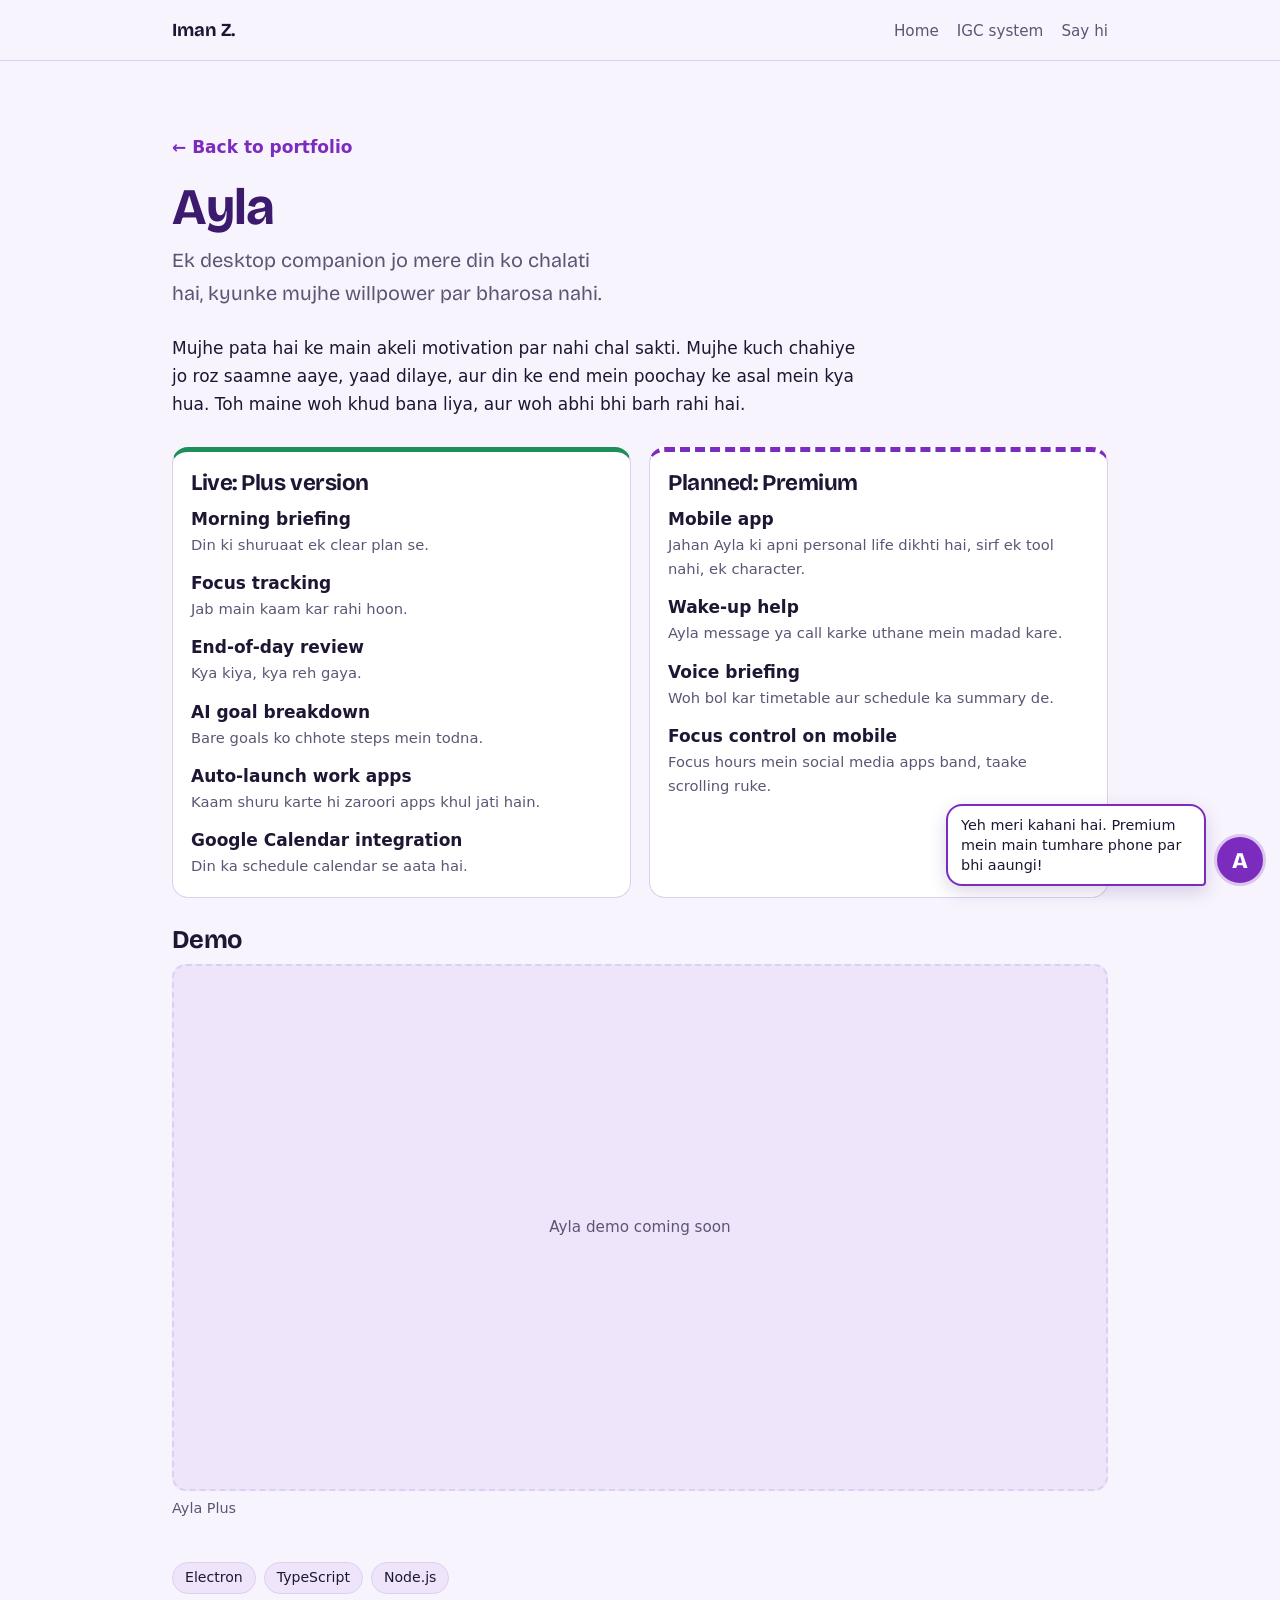
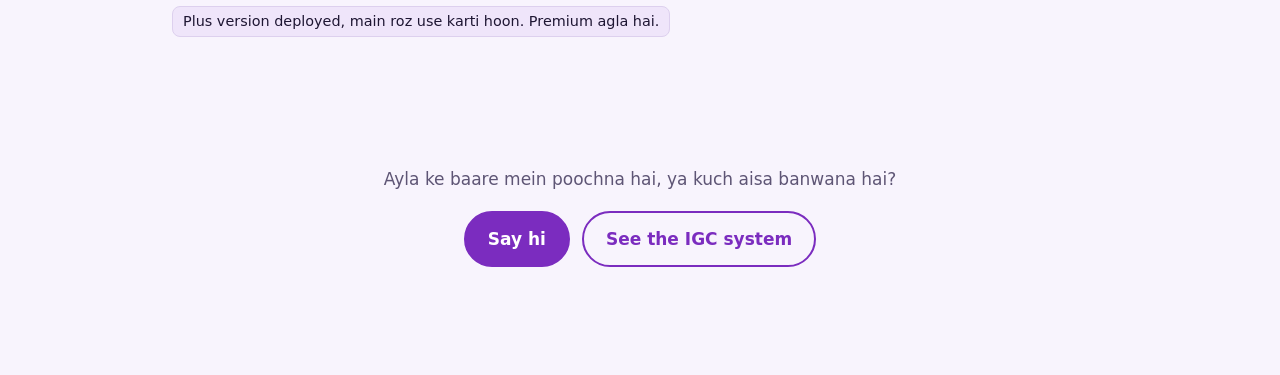
==== ayla.html @ c6fe5ad1 "Add files via upload" ====
<!DOCTYPE html>
<html lang="en">
<head>
<meta charset="utf-8">
<meta name="viewport" content="width=device-width, initial-scale=1">
<title>Ayla | Iman Zainab</title>
<link rel="icon" href="data:image/svg+xml,<svg xmlns=%22http://www.w3.org/2000/svg%22 viewBox=%220 0 100 100%22><text y=%22.9em%22 font-size=%2290%22>💜</text></svg>">
<link href="https://fonts.googleapis.com/css2?family=Bricolage+Grotesque:wght@500;700;800&display=swap" rel="stylesheet">
<link rel="stylesheet" href="style.css">
</head>
<body>
<nav><div class="wrap"><b>Iman Z.</b>
  <ul><li><a href="index.html">Home</a></li><li><a href="igc.html">IGC system</a></li><li><a href="index.html#hi">Say hi</a></li></ul>
</div></nav>

<main>
<section data-ayla="Yeh meri kahani hai. Premium mein main tumhare phone par bhi aaungi!">
  <div class="wrap proj">
    <div>
      <a class="back" href="index.html">← Back to portfolio</a>
      <h1 style="font-size:clamp(2rem,5vw,3.2rem);color:var(--deep)">Ayla</h1>
      <p class="lead" style="margin-top:.4em">Ek desktop companion jo mere din ko chalati hai, kyunke mujhe willpower par bharosa nahi.</p>
      <p>Mujhe pata hai ke main akeli motivation par nahi chal sakti. Mujhe kuch chahiye jo roz saamne aaye, yaad dilaye, aur din ke end mein poochay ke asal mein kya hua. Toh maine woh khud bana liya, aur woh abhi bhi barh rahi hai.</p>
    </div>

    <div class="board">
      <div class="col liveb">
        <h2 style="font-size:1.4rem">Live: Plus version</h2>
        <ul>
          <li><b>Morning briefing</b><small>Din ki shuruaat ek clear plan se.</small></li>
          <li><b>Focus tracking</b><small>Jab main kaam kar rahi hoon.</small></li>
          <li><b>End-of-day review</b><small>Kya kiya, kya reh gaya.</small></li>
          <li><b>AI goal breakdown</b><small>Bare goals ko chhote steps mein todna.</small></li>
          <li><b>Auto-launch work apps</b><small>Kaam shuru karte hi zaroori apps khul jati hain.</small></li>
          <li><b>Google Calendar integration</b><small>Din ka schedule calendar se aata hai.</small></li>
        </ul>
      </div>
      <div class="col planb">
        <h2 style="font-size:1.4rem">Planned: Premium</h2>
        <ul>
          <li><b>Mobile app</b><small>Jahan Ayla ki apni personal life dikhti hai, sirf ek tool nahi, ek character.</small></li>
          <li><b>Wake-up help</b><small>Ayla message ya call karke uthane mein madad kare.</small></li>
          <li><b>Voice briefing</b><small>Woh bol kar timetable aur schedule ka summary de.</small></li>
          <li><b>Focus control on mobile</b><small>Focus hours mein social media apps band, taake scrolling ruke.</small></li>
        </ul>
      </div>
    </div>

    <div>
      <h2 style="font-size:1.6rem">Demo</h2>
      <div class="videos">
        <div><div class="video" data-video="ayla">Ayla demo coming soon</div><div class="vlabel">Ayla Plus</div></div>
      </div>
    </div>

    <div>
      <ul class="chips"><li>Electron</li><li>TypeScript</li><li>Node.js</li></ul>
      <p style="margin-top:12px"><span class="status">Plus version deployed, main roz use karti hoon. Premium agla hai.</span></p>
    </div>
  </div>
</section>
</main>

<footer><div class="wrap">
  <p style="margin:0 auto">Ayla ke baare mein poochna hai, ya kuch aisa banwana hai?</p>
  <div class="btns contact"><a class="btn main" href="index.html#hi">Say hi</a><a class="btn ghost" href="igc.html">See the IGC system</a></div>
</div></footer>

<div id="ayla" aria-live="polite"><div class="bubble" id="bubble"></div><div class="face" aria-hidden="true">A</div></div>
<script src="config.js"></script>
<script src="app.js"></script>
</body>
</html>
---- style.css ----
:root{
  --bg:#F8F4FD; --surface:#FFFFFF; --ink:#1E1633; --muted:#5E5575;
  --purple:#7B2CBF; --deep:#3C1A6E; --lilac:#DCC6F0; --soft:#EFE5FA; --line:#DDD0EE;
  --bad:#C0392B; --good:#1E8E5A;
  --head:"Bricolage Grotesque","Trebuchet MS",system-ui,sans-serif;
  --body:system-ui,-apple-system,"Segoe UI",Roboto,sans-serif;
}
@media (prefers-color-scheme:dark){
  :root:not([data-theme="light"]){
    --bg:#150E24; --surface:#1F1534; --ink:#F1EAFB; --muted:#B5A9CC;
    --purple:#B57BEE; --deep:#DCC6F0; --lilac:#3A2760; --soft:#271A40; --line:#3A2B58;
    --bad:#FF7A6B; --good:#5FD39A;
  }
}
*{box-sizing:border-box;margin:0}
html{scroll-behavior:smooth;scroll-padding-top:72px}
body{background:var(--bg);color:var(--ink);font:17px/1.65 var(--body);
  padding-top:env(safe-area-inset-top,0px);padding-bottom:env(safe-area-inset-bottom,0px)}
a{color:inherit}
:focus-visible{outline:3px solid var(--purple);outline-offset:3px;border-radius:6px}
h1,h2,h3{font-family:var(--head);line-height:1.12;letter-spacing:-.02em}
h2{font-size:clamp(1.8rem,4vw,2.6rem);margin-bottom:.4em}
h3{font-size:1.15rem;margin-bottom:.3em}
.wrap{max-width:980px;margin:0 auto;padding:0 22px}
section{padding:72px 0}
.lead{font-family:var(--head);font-size:1.25rem;color:var(--muted);max-width:34ch;margin-bottom:1.2em}
p{max-width:64ch}
p+p{margin-top:.9em}

nav{position:sticky;top:0;z-index:20;background:color-mix(in srgb,var(--bg) 88%,transparent);
  backdrop-filter:blur(10px);border-bottom:1px solid var(--line)}
nav .wrap{display:flex;justify-content:space-between;align-items:center;height:60px;gap:12px}
nav b{font-family:var(--head);font-size:1.15rem}
nav ul{display:flex;gap:18px;list-style:none;padding:0;overflow-x:auto;scrollbar-width:none}
nav ul a{text-decoration:none;color:var(--muted);font-size:.95rem;white-space:nowrap}
nav ul a:hover{color:var(--purple)}

.btn{display:inline-block;padding:12px 22px;border-radius:999px;font-weight:600;text-decoration:none;
  border:2px solid var(--purple);transition:transform .15s}
.btn:hover{transform:translateY(-2px)}
.btn.main{background:var(--purple);color:#fff}
.btn.ghost{color:var(--purple)}
.btns{display:flex;gap:12px;flex-wrap:wrap}

/* hero */
.hero{padding:88px 0 72px;background:linear-gradient(160deg,var(--lilac),var(--bg) 70%)}
.hero h1{font-size:clamp(2.2rem,6.4vw,4.4rem);font-weight:800;max-width:15ch;margin-bottom:.45em;color:var(--deep)}
.hero p.sub{font-size:1.1rem;margin-bottom:1.6em}

/* tag chips */
.chips{display:flex;gap:8px;flex-wrap:wrap;margin:.8em 0 0;padding:0;list-style:none}
.chips li{background:var(--soft);border:1px solid var(--line);border-radius:999px;padding:3px 12px;font-size:.88rem}
.status{display:inline-block;background:var(--soft);border:1px solid var(--line);border-radius:8px;padding:3px 10px;font-size:.9rem}

/* project blocks */
.proj{display:grid;gap:28px}
.problem{border-left:4px solid var(--purple);padding-left:16px;color:var(--muted)}
.decisions{display:grid;gap:14px;grid-template-columns:repeat(auto-fit,minmax(230px,1fr));margin:8px 0}
.decisions div{background:var(--surface);border:1px solid var(--line);border-radius:14px;padding:16px 18px}
.decisions div:nth-child(2){border-radius:14px 14px 14px 2px}
.not{font-size:.95rem;color:var(--muted)}

/* before/after slider: the one memorable moment */
.ba{--p:50%;position:relative;border:2px solid var(--purple);border-radius:18px;overflow:hidden;
  height:290px;background:var(--surface);user-select:none}
.ba .pane{position:absolute;inset:0;padding:16px 18px;font-size:.9rem;overflow:hidden}
.ba .before{clip-path:inset(0 calc(100% - var(--p)) 0 0);background:#EFEFE6;color:#333;
  font-family:Consolas,"Courier New",monospace}
.ba .before table{border-collapse:collapse;width:100%;min-width:320px}
.ba .before td,.ba .before th{border:1px solid #bbb;padding:5px 8px;text-align:left;background:#fff}
.ba .before th{background:#d9e5d3;font-weight:600}
.ba .before .x{background:#ffd9d4;color:#a32;text-decoration:line-through}
.ba .before .q{background:#fff3c4}
.ba .after .row{display:flex;justify-content:space-between;gap:10px;align-items:center;
  background:var(--soft);border-radius:10px;padding:8px 12px;margin-bottom:8px}
.ba .after .ok{color:var(--good);font-weight:600;white-space:nowrap}
.ba .tag{position:absolute;bottom:10px;font-size:.8rem;padding:2px 10px;border-radius:999px;font-family:var(--body)}
.ba .before .tag{left:10px;background:#333;color:#fff}
.ba .after .tag{right:10px;background:var(--purple);color:#fff}
.ba .after .pane-in{padding-left:0}
.bar{position:absolute;top:0;bottom:0;left:var(--p);width:4px;margin-left:-2px;background:var(--purple);pointer-events:none}
.bar::after{content:"↔";position:absolute;top:50%;left:50%;transform:translate(-50%,-50%);width:38px;height:38px;
  border-radius:50%;background:var(--purple);color:#fff;display:grid;place-items:center;font-size:1.1rem}
.ba input{position:absolute;inset:0;width:100%;height:100%;opacity:0;cursor:ew-resize;margin:0}
.ba:focus-within{outline:3px solid var(--purple);outline-offset:3px}

/* video slots */
.videos{display:grid;gap:16px;grid-template-columns:repeat(auto-fit,minmax(280px,1fr))}
.video{aspect-ratio:16/9;border:2px dashed var(--line);border-radius:14px;background:var(--soft);
  display:grid;place-items:center;text-align:center;color:var(--muted);font-size:.95rem;overflow:hidden}
.video video,.video iframe{width:100%;height:100%;border:0;background:#000}
.vlabel{font-size:.9rem;color:var(--muted);margin-top:6px}

/* how I work: real sequence */
.steps{display:grid;gap:14px;grid-template-columns:repeat(auto-fit,minmax(220px,1fr));counter-reset:s;padding:0;list-style:none}
.steps li{counter-increment:s;background:var(--surface);border:1px solid var(--line);border-radius:14px;padding:18px}
.steps li::before{content:counter(s);display:grid;place-items:center;width:30px;height:30px;border-radius:50%;
  background:var(--purple);color:#fff;font-weight:700;margin-bottom:10px}

.about p{font-size:1.05rem}
.log{background:var(--soft);border:1px dashed var(--purple);border-radius:14px;padding:20px}
.log ul{list-style:none;padding:0}
.log li+li{margin-top:8px}

footer{padding:56px 0 90px;text-align:center;color:var(--muted)}
.contact{justify-content:center;margin:18px 0}

/* Ayla guide */
#ayla{position:fixed;right:14px;bottom:calc(14px + env(safe-area-inset-bottom,0px));z-index:30;
  display:flex;align-items:flex-end;gap:8px;max-width:min(320px,calc(100vw - 28px))}
#ayla .bubble{background:var(--surface);border:2px solid var(--purple);border-radius:16px 16px 4px 16px;
  padding:9px 13px;font-size:.9rem;line-height:1.4;box-shadow:0 6px 18px rgba(60,26,110,.18);
  transition:opacity .25s}
#ayla .bubble.hide{opacity:0}
#ayla .face{flex:none;width:52px;height:52px;border-radius:50%;background:var(--purple);color:#fff;
  display:grid;place-items:center;font:800 1.4rem var(--head);border:3px solid var(--lilac);overflow:hidden}
#ayla .face img{width:100%;height:100%;object-fit:cover}
@media (prefers-reduced-motion:reduce){html{scroll-behavior:auto}.btn,#ayla .bubble{transition:none}}
@media (max-width:560px){section{padding:56px 0}.ba{height:320px}nav b{display:none}}

.cards{display:grid;gap:14px}
.pills{display:flex;gap:8px;flex-wrap:wrap}
.pill{border-radius:999px;padding:4px 12px;font-size:.88rem;border:1px solid var(--line);background:var(--surface)}
.pill.live{border-color:var(--good);color:var(--good)}
.pill.plan{border-color:var(--purple);color:var(--purple)}
.board{display:grid;gap:18px;grid-template-columns:repeat(auto-fit,minmax(290px,1fr))}
.col{background:var(--surface);border:1px solid var(--line);border-radius:16px;padding:18px}
.col.liveb{border-top:5px solid var(--good)}
.col.planb{border-top:5px dashed var(--purple)}
.col ul{list-style:none;padding:0;display:grid;gap:12px;margin-top:10px}
.col li small{display:block;color:var(--muted);font-size:.92rem}
.big{background:var(--soft);border:2px solid var(--purple);border-radius:16px;padding:20px}
.back{display:inline-block;margin-bottom:18px;color:var(--purple);text-decoration:none;font-weight:600}
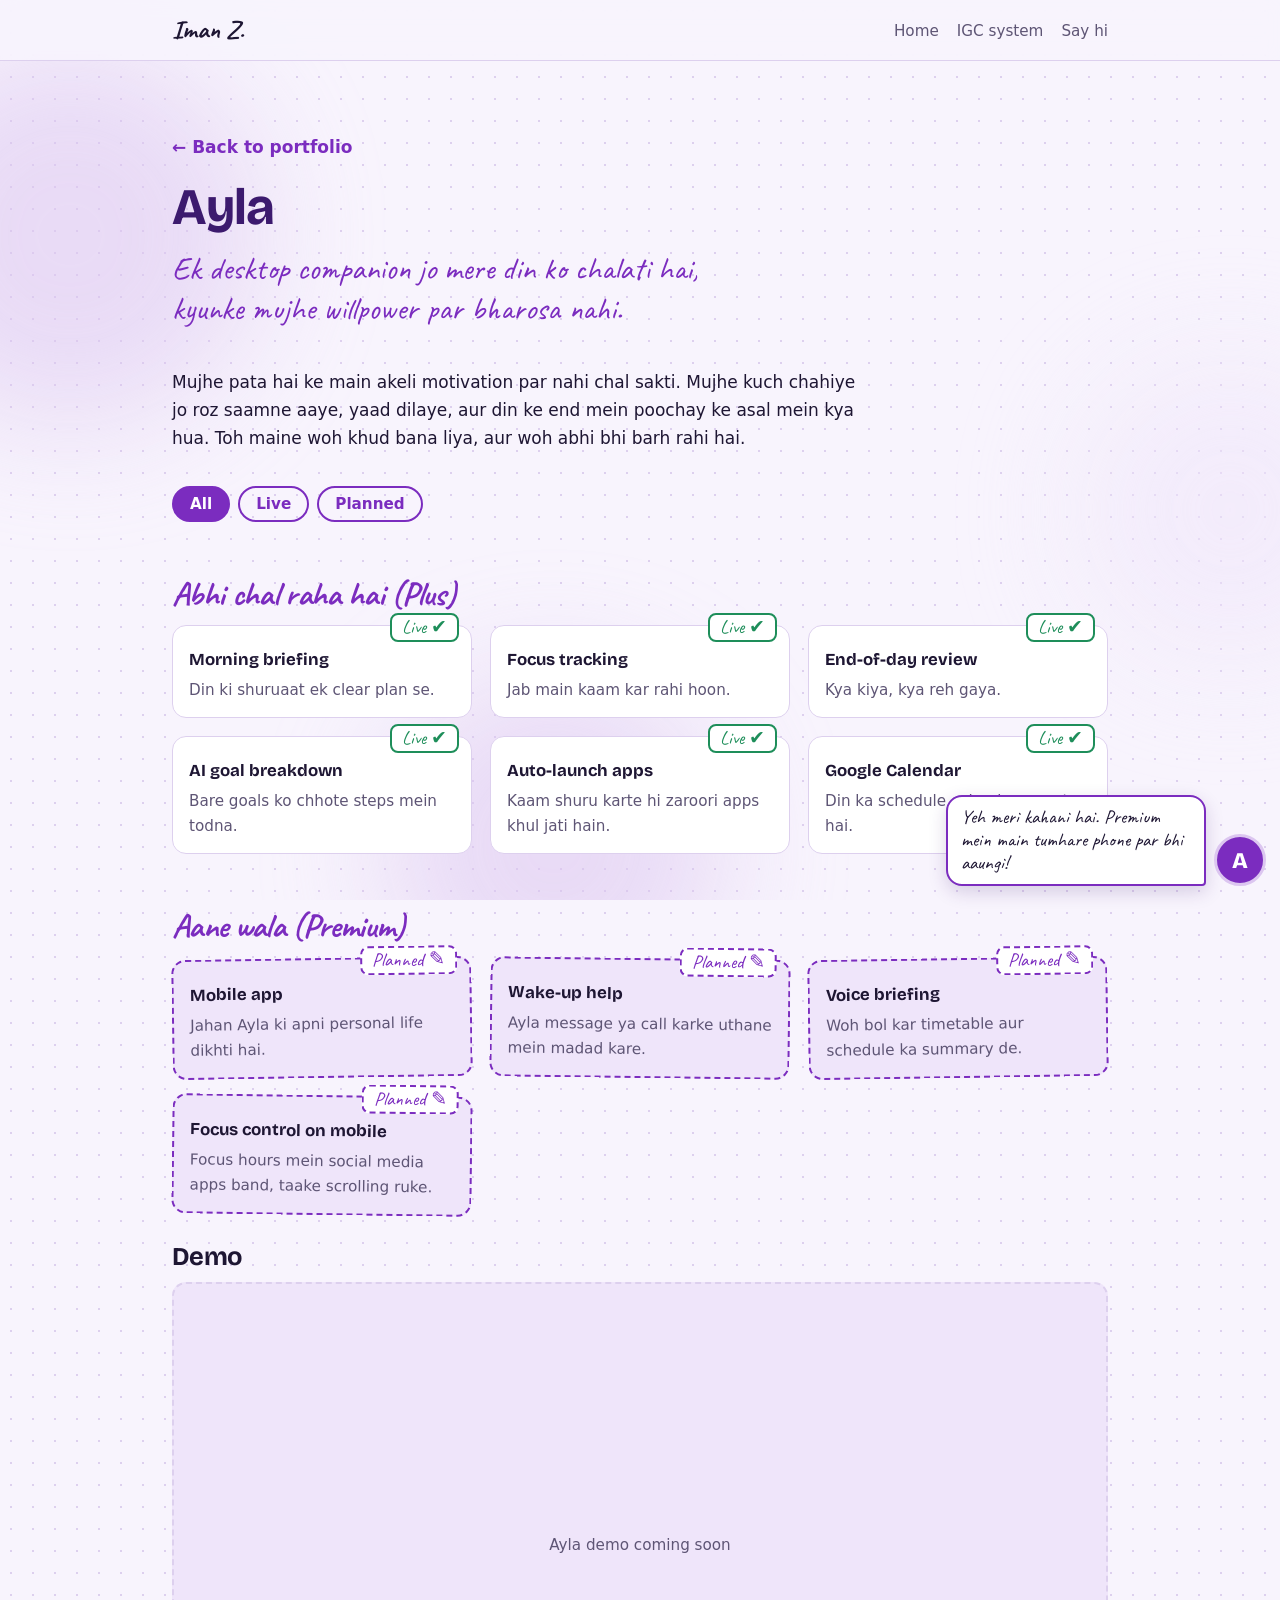
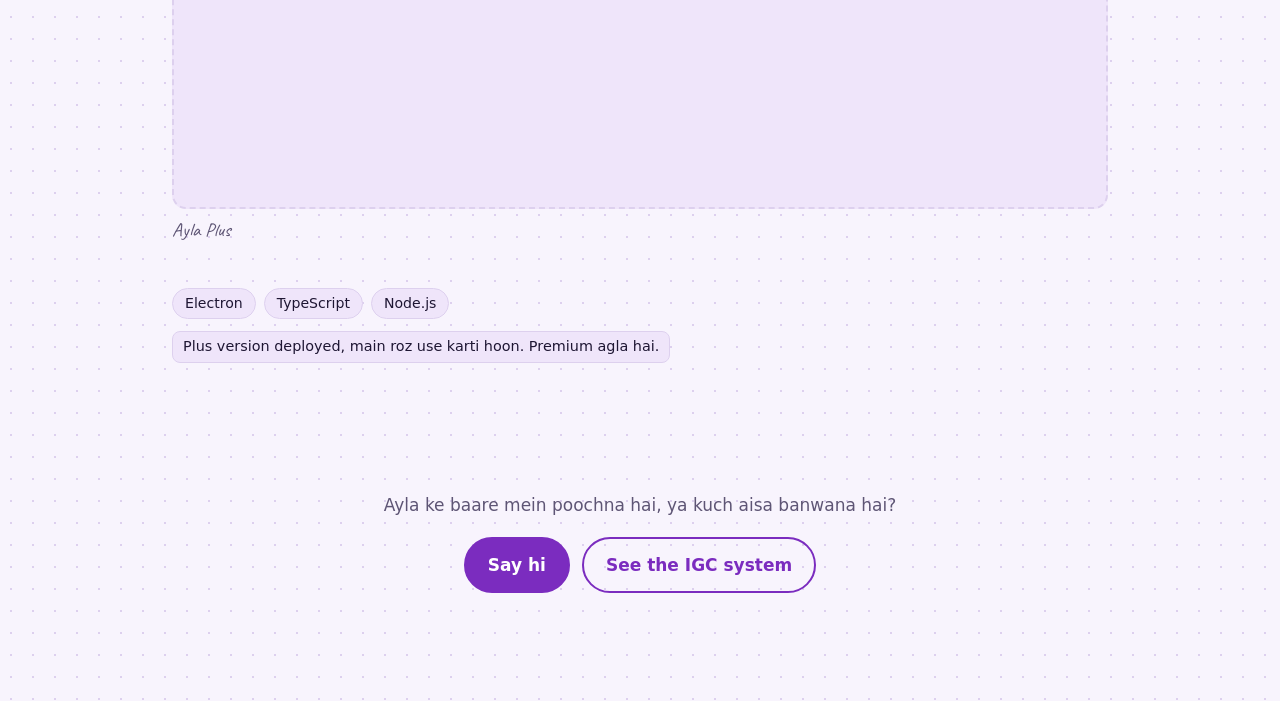
==== commit 7dd7e6b4: "Updated Files via Upload" ====
--- a/ayla.html
+++ b/ayla.html
@@ -5,10 +5,11 @@
 <meta name="viewport" content="width=device-width, initial-scale=1">
 <title>Ayla | Iman Zainab</title>
 <link rel="icon" href="data:image/svg+xml,<svg xmlns=%22http://www.w3.org/2000/svg%22 viewBox=%220 0 100 100%22><text y=%22.9em%22 font-size=%2290%22>💜</text></svg>">
-<link href="https://fonts.googleapis.com/css2?family=Bricolage+Grotesque:wght@500;700;800&display=swap" rel="stylesheet">
+<link href="https://fonts.googleapis.com/css2?family=Bricolage+Grotesque:wght@500;700;800&family=Caveat:wght@500;700&display=swap" rel="stylesheet">
 <link rel="stylesheet" href="style.css">
 </head>
 <body>
+<div id="prog"></div><div class="blobs"><i></i><i></i><i></i></div>
 <nav><div class="wrap"><b>Iman Z.</b>
   <ul><li><a href="index.html">Home</a></li><li><a href="igc.html">IGC system</a></li><li><a href="index.html#hi">Say hi</a></li></ul>
 </div></nav>
@@ -23,28 +24,11 @@
       <p>Mujhe pata hai ke main akeli motivation par nahi chal sakti. Mujhe kuch chahiye jo roz saamne aaye, yaad dilaye, aur din ke end mein poochay ke asal mein kya hua. Toh maine woh khud bana liya, aur woh abhi bhi barh rahi hai.</p>
     </div>
 
-    <div class="board">
-      <div class="col liveb">
-        <h2 style="font-size:1.4rem">Live: Plus version</h2>
-        <ul>
-          <li><b>Morning briefing</b><small>Din ki shuruaat ek clear plan se.</small></li>
-          <li><b>Focus tracking</b><small>Jab main kaam kar rahi hoon.</small></li>
-          <li><b>End-of-day review</b><small>Kya kiya, kya reh gaya.</small></li>
-          <li><b>AI goal breakdown</b><small>Bare goals ko chhote steps mein todna.</small></li>
-          <li><b>Auto-launch work apps</b><small>Kaam shuru karte hi zaroori apps khul jati hain.</small></li>
-          <li><b>Google Calendar integration</b><small>Din ka schedule calendar se aata hai.</small></li>
-        </ul>
-      </div>
-      <div class="col planb">
-        <h2 style="font-size:1.4rem">Planned: Premium</h2>
-        <ul>
-          <li><b>Mobile app</b><small>Jahan Ayla ki apni personal life dikhti hai, sirf ek tool nahi, ek character.</small></li>
-          <li><b>Wake-up help</b><small>Ayla message ya call karke uthane mein madad kare.</small></li>
-          <li><b>Voice briefing</b><small>Woh bol kar timetable aur schedule ka summary de.</small></li>
-          <li><b>Focus control on mobile</b><small>Focus hours mein social media apps band, taake scrolling ruke.</small></li>
-        </ul>
-      </div>
-    </div>
+    <div class="shot" data-img="aylaShot"></div>
+<div class="filters"><button data-f="all" class="on">All</button><button data-f="live">Live</button><button data-f="plan">Planned</button></div>
+<div class="grp"><h3 class="hand">Abhi chal raha hai (Plus)</h3><div class="fg"><article class="f live" data-s="live"><span class="stamp">Live ✔</span><h4>Morning briefing</h4><p>Din ki shuruaat ek clear plan se.</p></article><article class="f live" data-s="live"><span class="stamp">Live ✔</span><h4>Focus tracking</h4><p>Jab main kaam kar rahi hoon.</p></article><article class="f live" data-s="live"><span class="stamp">Live ✔</span><h4>End-of-day review</h4><p>Kya kiya, kya reh gaya.</p></article><article class="f live" data-s="live"><span class="stamp">Live ✔</span><h4>AI goal breakdown</h4><p>Bare goals ko chhote steps mein todna.</p></article><article class="f live" data-s="live"><span class="stamp">Live ✔</span><h4>Auto-launch apps</h4><p>Kaam shuru karte hi zaroori apps khul jati hain.</p></article><article class="f live" data-s="live"><span class="stamp">Live ✔</span><h4>Google Calendar</h4><p>Din ka schedule calendar se aata hai.</p></article></div></div>
+<div class="grp"><h3 class="hand">Aane wala (Premium)</h3><div class="fg"><article class="f plan" data-s="plan"><span class="stamp">Planned ✎</span><h4>Mobile app</h4><p>Jahan Ayla ki apni personal life dikhti hai.</p></article><article class="f plan" data-s="plan"><span class="stamp">Planned ✎</span><h4>Wake-up help</h4><p>Ayla message ya call karke uthane mein madad kare.</p></article><article class="f plan" data-s="plan"><span class="stamp">Planned ✎</span><h4>Voice briefing</h4><p>Woh bol kar timetable aur schedule ka summary de.</p></article><article class="f plan" data-s="plan"><span class="stamp">Planned ✎</span><h4>Focus control on mobile</h4><p>Focus hours mein social media apps band, taake scrolling ruke.</p></article></div></div>
+
 
     <div>
       <h2 style="font-size:1.6rem">Demo</h2>
--- a/style.css
+++ b/style.css
@@ -132,3 +132,43 @@
 .col li small{display:block;color:var(--muted);font-size:.92rem}
 .big{background:var(--soft);border:2px solid var(--purple);border-radius:16px;padding:20px}
 .back{display:inline-block;margin-bottom:18px;color:var(--purple);text-decoration:none;font-weight:600}
+
+:root{--hand:"Caveat","Segoe Print","Bradley Hand",cursive}
+body{background-image:radial-gradient(var(--line) 1px,transparent 1px);background-size:22px 22px}
+nav b{font-family:var(--hand);font-size:1.6rem}
+.lead{font-family:var(--hand);font-size:clamp(1.5rem,3.2vw,2rem);line-height:1.25;max-width:40ch;color:var(--purple)}
+.vlabel{font-family:var(--hand);font-size:1.2rem}
+#ayla .bubble{font-family:var(--hand);font-size:1.2rem;line-height:1.2}
+.hand{font-family:var(--hand)}
+#prog{position:fixed;top:0;left:0;height:4px;width:0;background:var(--purple);z-index:40}
+.blobs{position:fixed;inset:0;z-index:-1;overflow:hidden;pointer-events:none}
+.blobs i{position:absolute;border-radius:50%;filter:blur(60px);opacity:.55;background:var(--lilac)}
+.blobs i:nth-child(1){width:380px;height:380px;top:5%;left:-120px}
+.blobs i:nth-child(2){width:300px;height:300px;top:40%;right:-100px;background:var(--soft)}
+.blobs i:nth-child(3){width:340px;height:340px;top:75%;left:30%}
+.wavy{background:var(--soft);position:relative;margin-top:30px}
+.wavy::before{content:"";position:absolute;left:0;right:0;top:-29px;height:30px;background:var(--soft);
+  -webkit-mask:url("data:image/svg+xml,%3Csvg xmlns='http://www.w3.org/2000/svg' viewBox='0 0 1200 40' preserveAspectRatio='none'%3E%3Cpath d='M0 40C200 0 400 0 600 20S1000 40 1200 0V40Z'/%3E%3C/svg%3E") 0 0/100% 100%;
+  mask:url("data:image/svg+xml,%3Csvg xmlns='http://www.w3.org/2000/svg' viewBox='0 0 1200 40' preserveAspectRatio='none'%3E%3Cpath d='M0 40C200 0 400 0 600 20S1000 40 1200 0V40Z'/%3E%3C/svg%3E") 0 0/100% 100%}
+.filters{display:flex;gap:8px;margin:6px 0 0}
+.filters button{font:600 .95rem var(--body);padding:7px 16px;border-radius:999px;border:2px solid var(--purple);background:none;color:var(--purple);cursor:pointer}
+.filters button.on{background:var(--purple);color:#fff}
+.grp{margin-top:26px}
+.grp h3.hand{font-family:var(--hand);font-size:2.1rem;color:var(--purple);margin-bottom:12px}
+.fg{display:grid;gap:18px;grid-template-columns:repeat(auto-fit,minmax(230px,1fr))}
+.f{position:relative;padding:20px 16px 14px;border-radius:14px;background:var(--surface);border:1px solid var(--line)}
+.f.plan{background:var(--soft);border:2px dashed var(--purple)}
+.f.plan:nth-child(odd){rotate:-.8deg}.f.plan:nth-child(even){rotate:.7deg}
+.f[hidden],.grp[hidden]{display:none}
+.stamp{position:absolute;top:-13px;right:12px;font-family:var(--hand);font-size:1.2rem;line-height:1.3;padding:0 10px;border-radius:8px;background:var(--surface)}
+.f.live .stamp{color:var(--good);border:2px solid var(--good)}
+.f.plan .stamp{color:var(--purple);border:2px dashed var(--purple)}
+.f h4{font-family:var(--head);font-size:1.05rem;margin-bottom:4px}
+.f p{font-size:.95rem;color:var(--muted)}
+.rv{opacity:0;transform:translateY(14px);transition:opacity .5s,transform .5s}
+.rv.in{opacity:1;transform:none}
+.shot{border:2px solid var(--purple);border-radius:14px;overflow:hidden;background:var(--surface)}
+.shot .dots{display:flex;gap:6px;padding:8px 12px;background:var(--soft)}
+.shot .dots i{width:10px;height:10px;border-radius:50%;background:var(--purple);opacity:.5}
+.shot img{display:block;width:100%}
+@media (prefers-reduced-motion:reduce){.rv{opacity:1;transform:none;transition:none}}
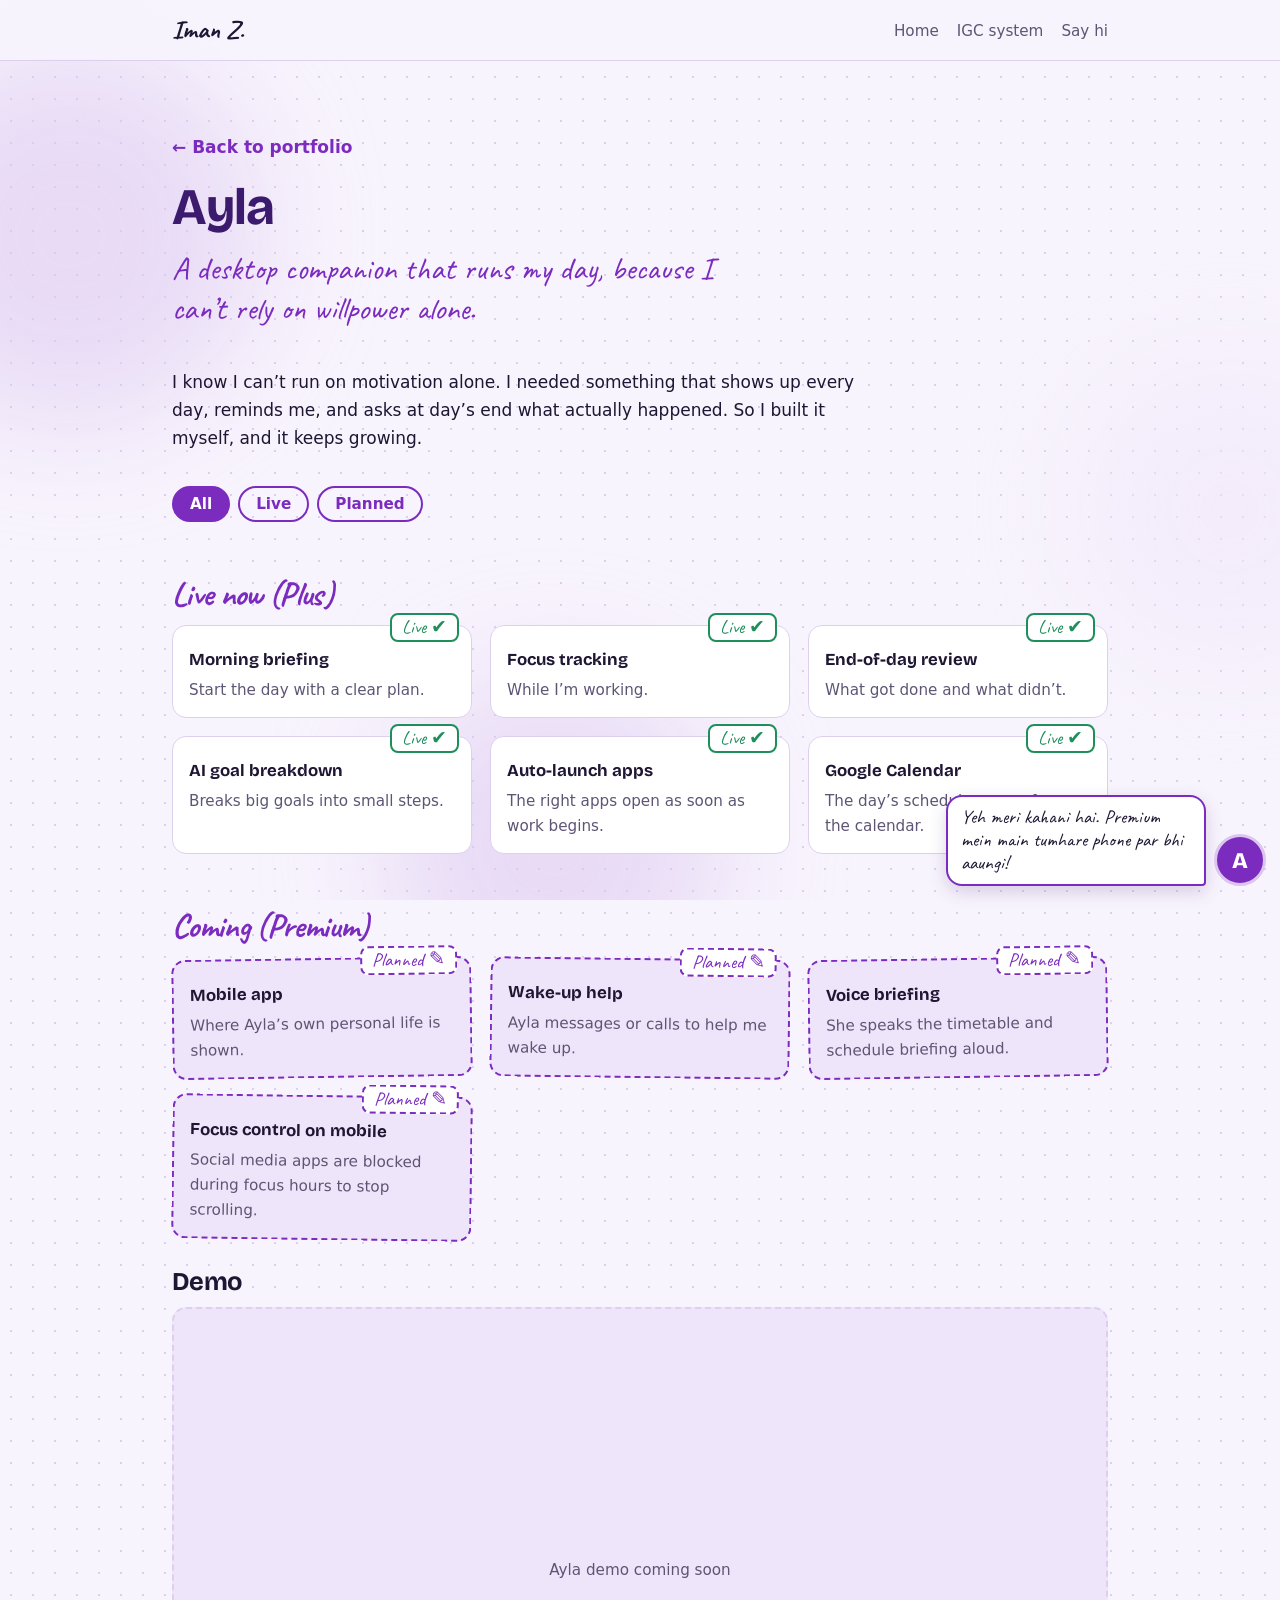
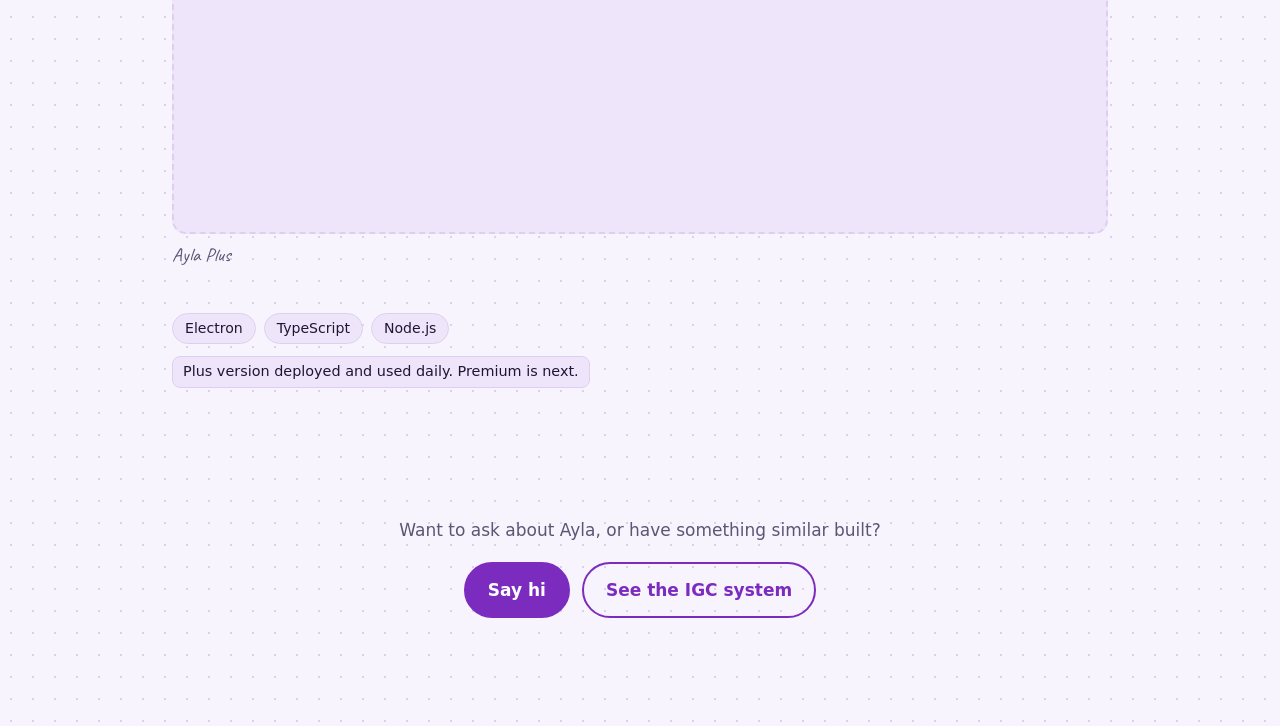
==== commit 0e7385e6: "Translate Ayla description and status to English" ====
--- a/ayla.html
+++ b/ayla.html
@@ -20,14 +20,14 @@
     <div>
       <a class="back" href="index.html">← Back to portfolio</a>
       <h1 style="font-size:clamp(2rem,5vw,3.2rem);color:var(--deep)">Ayla</h1>
-      <p class="lead" style="margin-top:.4em">Ek desktop companion jo mere din ko chalati hai, kyunke mujhe willpower par bharosa nahi.</p>
-      <p>Mujhe pata hai ke main akeli motivation par nahi chal sakti. Mujhe kuch chahiye jo roz saamne aaye, yaad dilaye, aur din ke end mein poochay ke asal mein kya hua. Toh maine woh khud bana liya, aur woh abhi bhi barh rahi hai.</p>
+      <p class="lead" style="margin-top:.4em">A desktop companion that runs my day, because I can’t rely on willpower alone.</p>
+      <p>I know I can’t run on motivation alone. I needed something that shows up every day, reminds me, and asks at day’s end what actually happened. So I built it myself, and it keeps growing.</p>
     </div>
 
     <div class="shot" data-img="aylaShot"></div>
 <div class="filters"><button data-f="all" class="on">All</button><button data-f="live">Live</button><button data-f="plan">Planned</button></div>
-<div class="grp"><h3 class="hand">Abhi chal raha hai (Plus)</h3><div class="fg"><article class="f live" data-s="live"><span class="stamp">Live ✔</span><h4>Morning briefing</h4><p>Din ki shuruaat ek clear plan se.</p></article><article class="f live" data-s="live"><span class="stamp">Live ✔</span><h4>Focus tracking</h4><p>Jab main kaam kar rahi hoon.</p></article><article class="f live" data-s="live"><span class="stamp">Live ✔</span><h4>End-of-day review</h4><p>Kya kiya, kya reh gaya.</p></article><article class="f live" data-s="live"><span class="stamp">Live ✔</span><h4>AI goal breakdown</h4><p>Bare goals ko chhote steps mein todna.</p></article><article class="f live" data-s="live"><span class="stamp">Live ✔</span><h4>Auto-launch apps</h4><p>Kaam shuru karte hi zaroori apps khul jati hain.</p></article><article class="f live" data-s="live"><span class="stamp">Live ✔</span><h4>Google Calendar</h4><p>Din ka schedule calendar se aata hai.</p></article></div></div>
-<div class="grp"><h3 class="hand">Aane wala (Premium)</h3><div class="fg"><article class="f plan" data-s="plan"><span class="stamp">Planned ✎</span><h4>Mobile app</h4><p>Jahan Ayla ki apni personal life dikhti hai.</p></article><article class="f plan" data-s="plan"><span class="stamp">Planned ✎</span><h4>Wake-up help</h4><p>Ayla message ya call karke uthane mein madad kare.</p></article><article class="f plan" data-s="plan"><span class="stamp">Planned ✎</span><h4>Voice briefing</h4><p>Woh bol kar timetable aur schedule ka summary de.</p></article><article class="f plan" data-s="plan"><span class="stamp">Planned ✎</span><h4>Focus control on mobile</h4><p>Focus hours mein social media apps band, taake scrolling ruke.</p></article></div></div>
+<div class="grp"><h3 class="hand">Live now (Plus)</h3><div class="fg"><article class="f live" data-s="live"><span class="stamp">Live ✔</span><h4>Morning briefing</h4><p>Start the day with a clear plan.</p></article><article class="f live" data-s="live"><span class="stamp">Live ✔</span><h4>Focus tracking</h4><p>While I’m working.</p></article><article class="f live" data-s="live"><span class="stamp">Live ✔</span><h4>End-of-day review</h4><p>What got done and what didn’t.</p></article><article class="f live" data-s="live"><span class="stamp">Live ✔</span><h4>AI goal breakdown</h4><p>Breaks big goals into small steps.</p></article><article class="f live" data-s="live"><span class="stamp">Live ✔</span><h4>Auto-launch apps</h4><p>The right apps open as soon as work begins.</p></article><article class="f live" data-s="live"><span class="stamp">Live ✔</span><h4>Google Calendar</h4><p>The day’s schedule comes from the calendar.</p></article></div></div>
+<div class="grp"><h3 class="hand">Coming (Premium)</h3><div class="fg"><article class="f plan" data-s="plan"><span class="stamp">Planned ✎</span><h4>Mobile app</h4><p>Where Ayla’s own personal life is shown.</p></article><article class="f plan" data-s="plan"><span class="stamp">Planned ✎</span><h4>Wake-up help</h4><p>Ayla messages or calls to help me wake up.</p></article><article class="f plan" data-s="plan"><span class="stamp">Planned ✎</span><h4>Voice briefing</h4><p>She speaks the timetable and schedule briefing aloud.</p></article><article class="f plan" data-s="plan"><span class="stamp">Planned ✎</span><h4>Focus control on mobile</h4><p>Social media apps are blocked during focus hours to stop scrolling.</p></article></div></div>
 
 
     <div>
@@ -39,14 +39,14 @@
 
     <div>
       <ul class="chips"><li>Electron</li><li>TypeScript</li><li>Node.js</li></ul>
-      <p style="margin-top:12px"><span class="status">Plus version deployed, main roz use karti hoon. Premium agla hai.</span></p>
+      <p style="margin-top:12px"><span class="status">Plus version deployed and used daily. Premium is next.</span></p>
     </div>
   </div>
 </section>
 </main>
 
 <footer><div class="wrap">
-  <p style="margin:0 auto">Ayla ke baare mein poochna hai, ya kuch aisa banwana hai?</p>
+  <p style="margin:0 auto">Want to ask about Ayla, or have something similar built?</p>
   <div class="btns contact"><a class="btn main" href="index.html#hi">Say hi</a><a class="btn ghost" href="igc.html">See the IGC system</a></div>
 </div></footer>
 
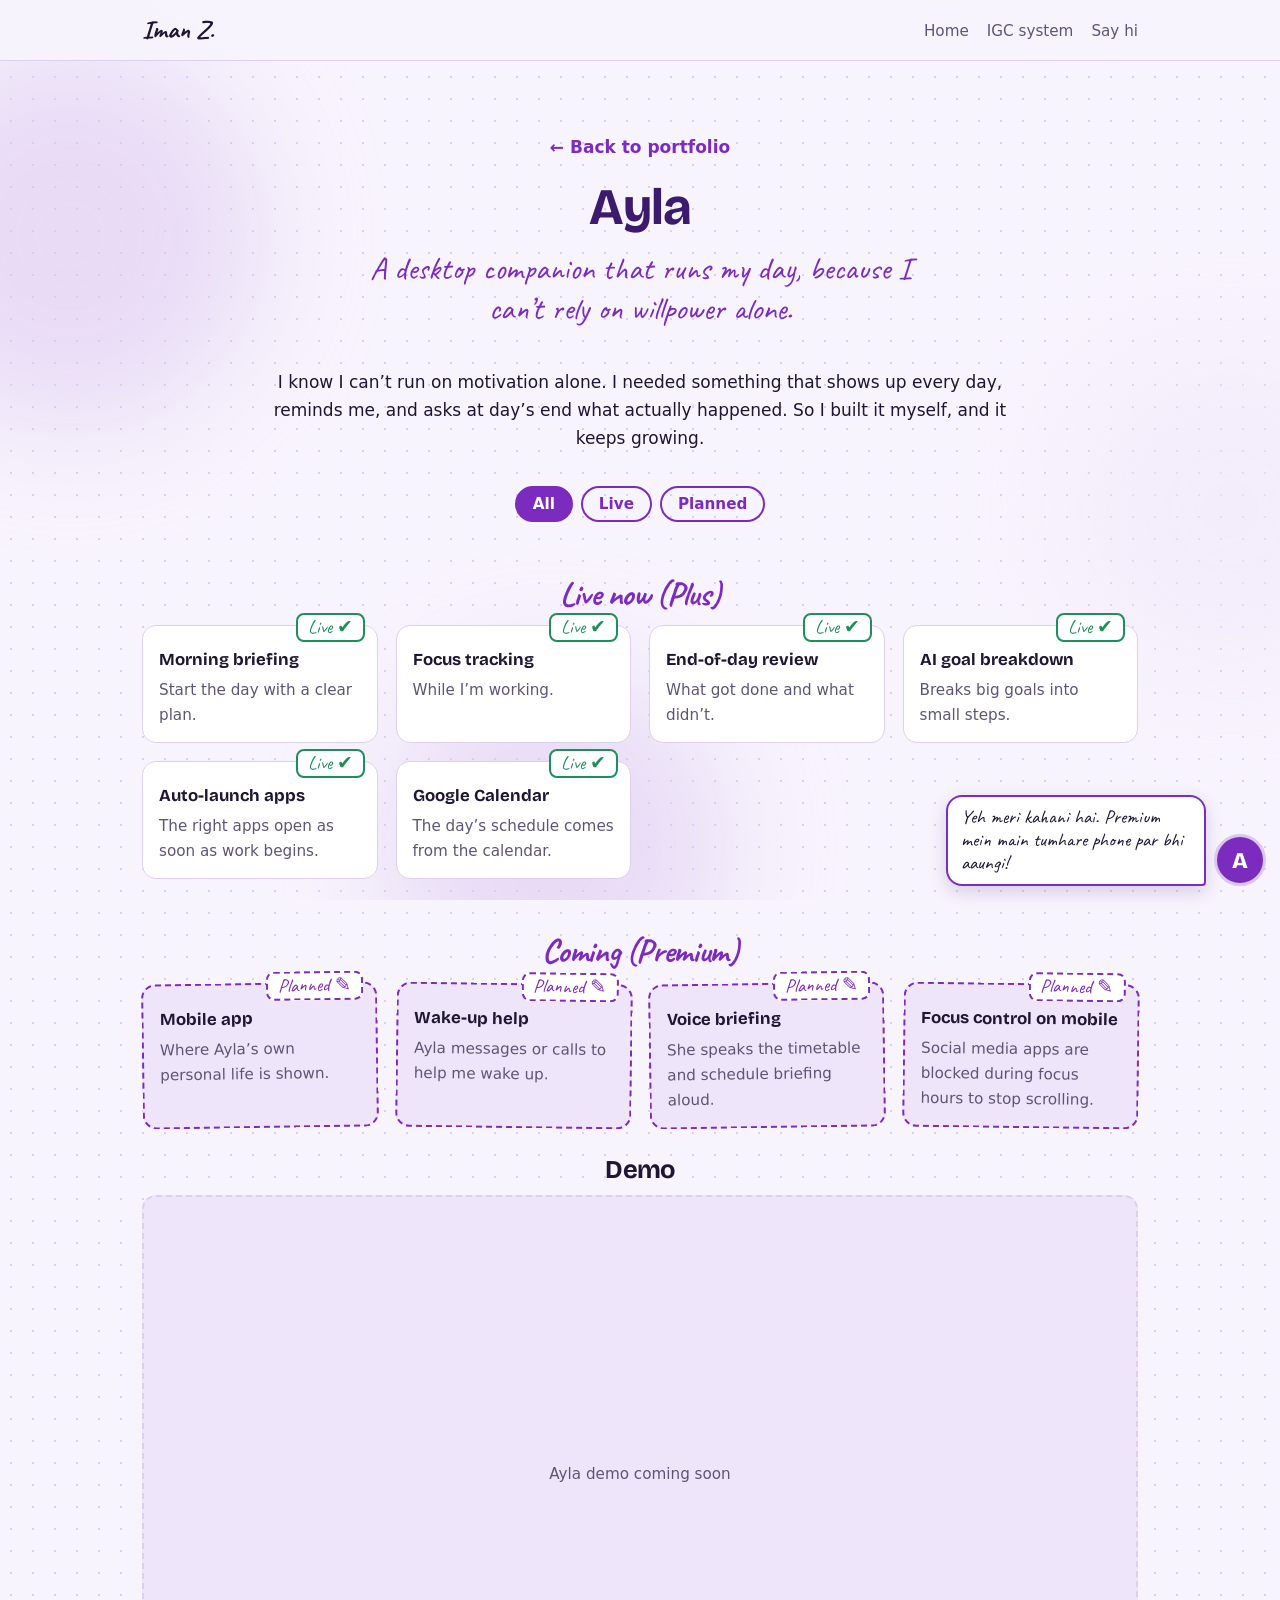
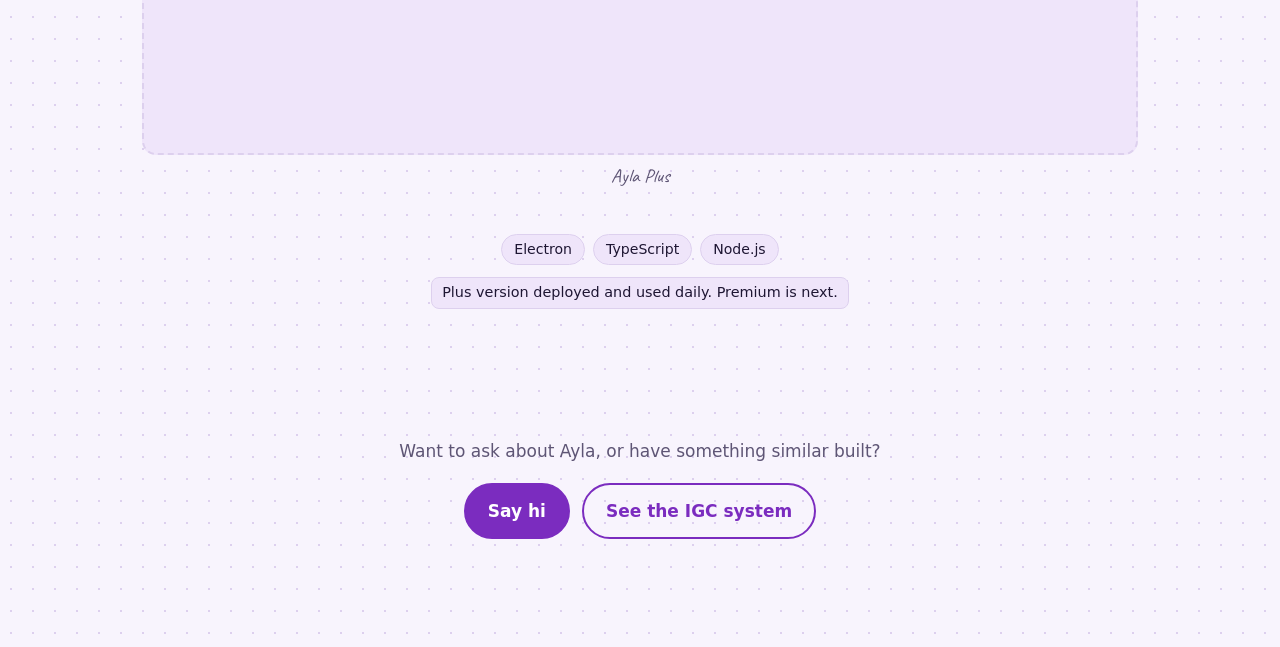
==== commit 58f876a9: "Fix HTML structure and remove unnecessary div" ====
--- a/ayla.html
+++ b/ayla.html
@@ -24,8 +24,7 @@
       <p>I know I can’t run on motivation alone. I needed something that shows up every day, reminds me, and asks at day’s end what actually happened. So I built it myself, and it keeps growing.</p>
     </div>
 
-    <div class="shot" data-img="aylaShot"></div>
-<div class="filters"><button data-f="all" class="on">All</button><button data-f="live">Live</button><button data-f="plan">Planned</button></div>
+    <div class="filters"><button data-f="all" class="on">All</button><button data-f="live">Live</button><button data-f="plan">Planned</button></div>
 <div class="grp"><h3 class="hand">Live now (Plus)</h3><div class="fg"><article class="f live" data-s="live"><span class="stamp">Live ✔</span><h4>Morning briefing</h4><p>Start the day with a clear plan.</p></article><article class="f live" data-s="live"><span class="stamp">Live ✔</span><h4>Focus tracking</h4><p>While I’m working.</p></article><article class="f live" data-s="live"><span class="stamp">Live ✔</span><h4>End-of-day review</h4><p>What got done and what didn’t.</p></article><article class="f live" data-s="live"><span class="stamp">Live ✔</span><h4>AI goal breakdown</h4><p>Breaks big goals into small steps.</p></article><article class="f live" data-s="live"><span class="stamp">Live ✔</span><h4>Auto-launch apps</h4><p>The right apps open as soon as work begins.</p></article><article class="f live" data-s="live"><span class="stamp">Live ✔</span><h4>Google Calendar</h4><p>The day’s schedule comes from the calendar.</p></article></div></div>
 <div class="grp"><h3 class="hand">Coming (Premium)</h3><div class="fg"><article class="f plan" data-s="plan"><span class="stamp">Planned ✎</span><h4>Mobile app</h4><p>Where Ayla’s own personal life is shown.</p></article><article class="f plan" data-s="plan"><span class="stamp">Planned ✎</span><h4>Wake-up help</h4><p>Ayla messages or calls to help me wake up.</p></article><article class="f plan" data-s="plan"><span class="stamp">Planned ✎</span><h4>Voice briefing</h4><p>She speaks the timetable and schedule briefing aloud.</p></article><article class="f plan" data-s="plan"><span class="stamp">Planned ✎</span><h4>Focus control on mobile</h4><p>Social media apps are blocked during focus hours to stop scrolling.</p></article></div></div>
 
--- a/style.css
+++ b/style.css
@@ -1,4 +1,3 @@
-
 :root{
   --bg:#F8F4FD; --surface:#FFFFFF; --ink:#1E1633; --muted:#5E5575;
   --purple:#7B2CBF; --deep:#3C1A6E; --lilac:#DCC6F0; --soft:#EFE5FA; --line:#DDD0EE;
@@ -172,3 +171,36 @@
 .shot .dots i{width:10px;height:10px;border-radius:50%;background:var(--purple);opacity:.5}
 .shot img{display:block;width:100%}
 @media (prefers-reduced-motion:reduce){.rv{opacity:1;transform:none;transition:none}}
+
+.wrap{max-width:1040px}
+.hero .wrap,.proj>div:first-child,footer .wrap{text-align:center}
+.hero h1{max-width:20ch;margin-left:auto;margin-right:auto}
+.lead{margin-left:auto;margin-right:auto}
+.hero .btns,.pills,.chips,.filters{justify-content:center}
+.proj>div{text-align:center}
+.decisions div,.f,.big,.log{text-align:left}
+p{max-width:70ch}
+.hero p,.proj p,.about p,footer p,.log p{margin-left:auto;margin-right:auto}
+.problem{border:0;padding:0;max-width:62ch;margin:0 auto;font-size:1.05rem}
+.ba{max-width:780px;width:100%;margin:0 auto}
+.log{max-width:640px;margin:0 auto;text-align:center}
+.log ul{text-align:center}
+.about h2,#how h2,#log h2{text-align:center}
+.about p{text-align:left}
+.steps{max-width:1040px;margin:0 auto}
+.me{text-align:center;margin-bottom:18px}
+.me img{width:190px;height:190px;border-radius:50%;object-fit:cover;border:4px solid var(--lilac)}
+.grp h3.hand{text-align:center}
+
+.pv{position:relative;padding:20px 14px 14px;border-radius:14px;background:var(--surface);border:1px solid var(--line);text-align:left}
+.pv.plan{background:var(--soft);border:2px dashed var(--purple)}
+.pv.live .stamp{color:var(--good);border:2px solid var(--good)}
+.pv.plan .stamp{color:var(--purple);border:2px dashed var(--purple)}
+.pvimg{aspect-ratio:16/10;border-radius:10px;background:var(--soft);border:1px dashed var(--line);display:grid;place-items:center;
+  font-family:var(--hand);font-size:1.3rem;color:var(--muted);overflow:hidden;margin-bottom:12px}
+.pvimg img{width:100%;height:100%;object-fit:cover;object-position:top}
+.pv h4{font-family:var(--head);font-size:1.05rem;margin-bottom:4px}
+.pv p{font-size:.95rem;color:var(--muted)}
+
+.pvg{display:grid;gap:22px;grid-template-columns:repeat(auto-fit,minmax(300px,1fr))}
+.pv .video{margin-bottom:12px}
